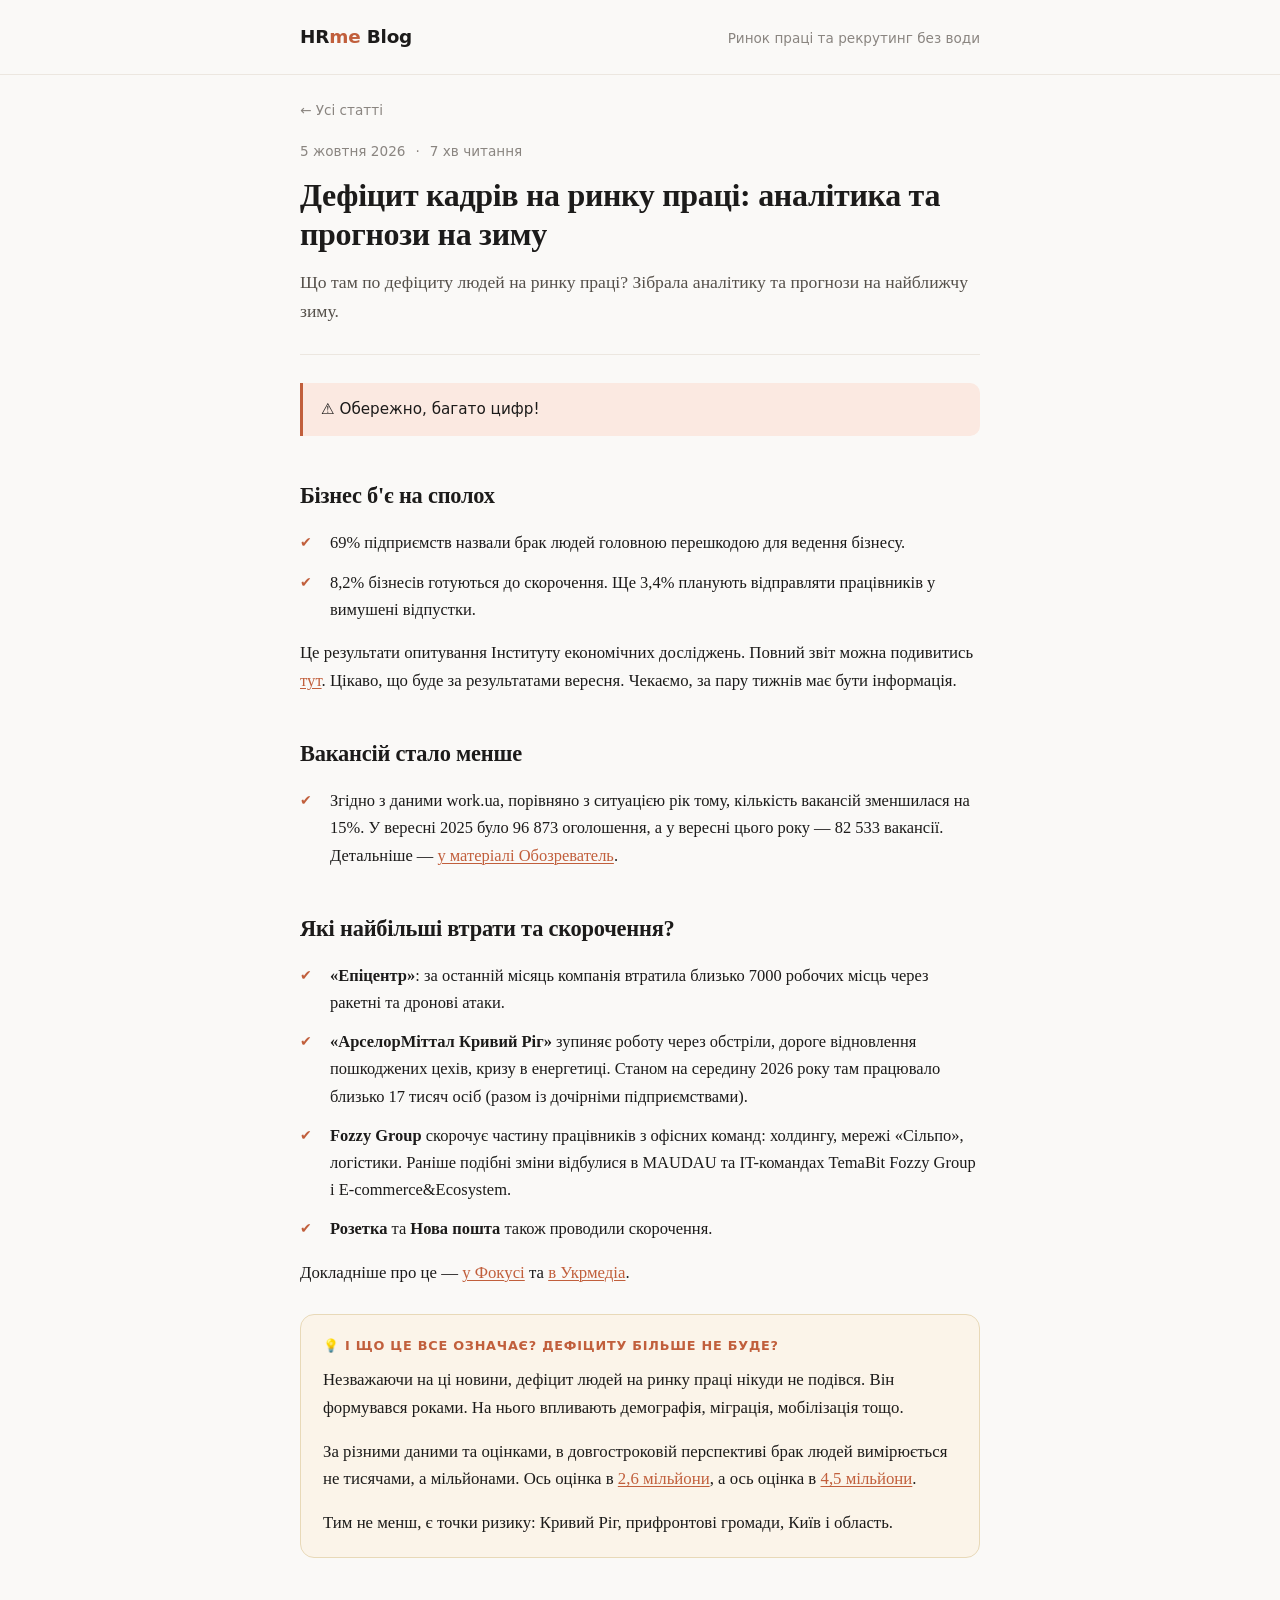
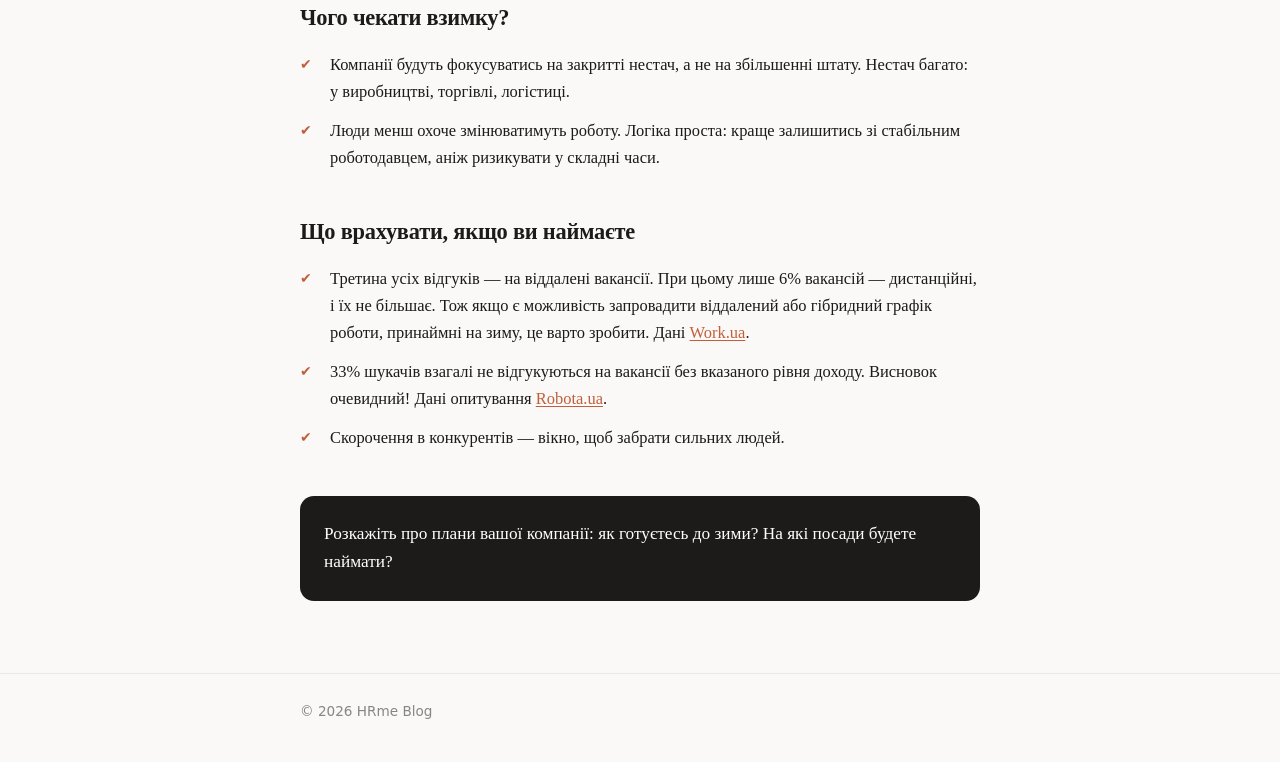
==== deficit-kadriv-zima-2026/index.html @ 2b7a2178 "Publish first blog post: labor market shortage analysis (winter 2026)" ====
<!DOCTYPE html>
<html lang="uk">
<head>
<meta charset="UTF-8">
<title>Дефіцит кадрів на ринку праці: аналітика та прогнози на зиму — HRme Blog</title>
<meta name="description" content="69% бізнесів називають брак людей головною перешкодою, вакансій стало на 15% менше, а великі компанії скорочують тисячі робочих місць. Аналітика та прогнози на зиму 2026–2027.">
<meta name="viewport" content="width=device-width, initial-scale=1">
<link rel="stylesheet" href="../style.css">
</head>
<body>

<header class="site-header">
    <div class="wrap">
        <a class="logo" href="/">HR<span>me</span> Blog</a>
        <span class="tagline">Ринок праці та рекрутинг без води</span>
    </div>
</header>

<div class="wrap">
    <nav class="breadcrumb"><a href="/">← Усі статті</a></nav>

    <article class="post">
        <div class="post-header">
            <div class="post-meta">
                <span>5 жовтня 2026</span>
                <span>·</span>
                <span>7 хв читання</span>
            </div>
            <h1>Дефіцит кадрів на ринку праці: аналітика та прогнози на зиму</h1>
            <p class="post-lede">Що там по дефіциту людей на ринку праці? Зібрала аналітику та прогнози на найближчу зиму.</p>
        </div>

        <div class="callout">
            ⚠️ Обережно, багато цифр!
        </div>

        <h2>Бізнес б'є на сполох</h2>
        <ul class="check-list">
            <li>69% підприємств назвали брак людей головною перешкодою для ведення бізнесу.</li>
            <li>8,2% бізнесів готуються до скорочення. Ще 3,4% планують відправляти працівників у вимушені відпустки.</li>
        </ul>
        <p>
            Це результати опитування Інституту економічних досліджень.
            Повний звіт можна подивитись
            <a href="http://www.ier.com.ua/files/Projects/2026/NRES/NRES_August_26_ua_Final.pdf" target="_blank" rel="noopener">тут</a>.
            Цікаво, що буде за результатами вересня. Чекаємо, за пару тижнів має бути інформація.
        </p>

        <h2>Вакансій стало менше</h2>
        <ul class="check-list">
            <li>
                Згідно з даними work.ua, порівняно з ситуацією рік тому, кількість вакансій зменшилася на 15%.
                У вересні 2025 було 96 873 оголошення, а у вересні цього року — 82 533 вакансії.
                Детальніше —
                <a href="https://www.obozrevatel.com/ukr/section-ekonomika-glavnaya/analytics-and-forecasts/news-kilkist-vakansiy-vpala-na-15-khto-mozhe-vtratyty-robotu-cherez-ataky-rf-na-biznes-i-shcho-robyty-03-10-2026.html" target="_blank" rel="noopener">у матеріалі Обозреватель</a>.
            </li>
        </ul>

        <h2>Які найбільші втрати та скорочення?</h2>
        <ul class="check-list">
            <li><strong>«Епіцентр»</strong>: за останній місяць компанія втратила близько 7000 робочих місць через ракетні та дронові атаки.</li>
            <li><strong>«АрселорМіттал Кривий Ріг»</strong> зупиняє роботу через обстріли, дороге відновлення пошкоджених цехів, кризу в енергетиці. Станом на середину 2026 року там працювало близько 17 тисяч осіб (разом із дочірніми підприємствами).</li>
            <li><strong>Fozzy Group</strong> скорочує частину працівників з офісних команд: холдингу, мережі «Сільпо», логістики. Раніше подібні зміни відбулися в MAUDAU та IT-командах TemaBit Fozzy Group і E-commerce&amp;Ecosystem.</li>
            <li><strong>Розетка</strong> та <strong>Нова пошта</strong> також проводили скорочення.</li>
        </ul>
        <p>
            Докладніше про це —
            <a href="https://focus.ua/uk/eksklyuzivy/769262-zvilnennya-v-ukrajini-pislya-udariv-z-boku-rf-shcho-bude-z-rinkom-praci-fokus" target="_blank" rel="noopener">у Фокусі</a>
            та
            <a href="https://ukrmedia.news/economics/epicentr-7000-robochykh-mists-ataky-rf/" target="_blank" rel="noopener">в Укрмедіа</a>.
        </p>

        <div class="insight">
            <span class="insight-label">💡 І що це все означає? Дефіциту більше не буде?</span>
            <p>Незважаючи на ці новини, дефіцит людей на ринку праці нікуди не подівся. Він формувався роками. На нього впливають демографія, міграція, мобілізація тощо.</p>
            <p>
                За різними даними та оцінками, в довгостроковій перспективі брак людей вимірюється не тисячами, а мільйонами.
                Ось оцінка в <a href="https://news.finance.ua/ua/v-ukraini-prohnozuyut-deficyt-2-6-mln-pracivnykiv-koho-naybil-she-potrebuvatyme-rynok" target="_blank" rel="noopener">2,6 мільйони</a>,
                а ось оцінка в <a href="https://www.rbc.ua/rus/news/migranti-chi-povernennya-svoyih-k-ukrayina-1779284453.html" target="_blank" rel="noopener">4,5 мільйони</a>.
            </p>
            <p>Тим не менш, є точки ризику: Кривий Ріг, прифронтові громади, Київ і область.</p>
        </div>

        <h2>Чого чекати взимку?</h2>
        <ul class="check-list">
            <li>Компанії будуть фокусуватись на закритті нестач, а не на збільшенні штату. Нестач багато: у виробництві, торгівлі, логістиці.</li>
            <li>Люди менш охоче змінюватимуть роботу. Логіка проста: краще залишитись зі стабільним роботодавцем, аніж ризикувати у складні часи.</li>
        </ul>

        <h2>Що врахувати, якщо ви наймаєте</h2>
        <ul class="check-list">
            <li>
                Третина усіх відгуків — на віддалені вакансії. При цьому лише 6% вакансій — дистанційні, і їх не більшає.
                Тож якщо є можливість запровадити віддалений або гібридний графік роботи, принаймні на зиму, це варто зробити.
                Дані <a href="https://www.work.ua/articles/analytics/4305/" target="_blank" rel="noopener">Work.ua</a>.
            </li>
            <li>
                33% шукачів взагалі не відгукуються на вакансії без вказаного рівня доходу. Висновок очевидний!
                Дані опитування <a href="https://prozora.robota.ua/quarterly-report/2026-q2" target="_blank" rel="noopener">Robota.ua</a>.
            </li>
            <li>Скорочення в конкурентів — вікно, щоб забрати сильних людей.</li>
        </ul>

        <div class="cta">
            <p>Розкажіть про плани вашої компанії: як готуєтесь до зими? На які посади будете наймати?</p>
        </div>
    </article>
</div>

<footer class="site-footer">
    <div class="wrap">
        © 2026 HRme Blog
    </div>
</footer>

</body>
</html>
---- style.css ----
:root {
    --bg: #faf9f7;
    --surface: #ffffff;
    --ink: #1c1b1a;
    --ink-soft: #55504a;
    --ink-faint: #8a8580;
    --accent: #c15f3c;
    --accent-ink: #ffffff;
    --accent-soft: #fbe9e1;
    --line: #ece7e0;
    --insight-bg: #fbf4e9;
    --insight-line: #e8d9b8;
    --max-w: 720px;
    --radius: 14px;
}

* {
    box-sizing: border-box;
}

html {
    scroll-behavior: smooth;
}

body {
    margin: 0;
    background: var(--bg);
    color: var(--ink);
    font-family: "Georgia", "Noto Serif", "Times New Roman", serif;
    line-height: 1.65;
    -webkit-font-smoothing: antialiased;
}

.wrap {
    max-width: var(--max-w);
    margin: 0 auto;
    padding: 0 20px;
}

/* Header */

.site-header {
    border-bottom: 1px solid var(--line);
    padding: 22px 0;
    margin-bottom: 8px;
}

.site-header .wrap {
    display: flex;
    align-items: baseline;
    justify-content: space-between;
    gap: 16px;
    flex-wrap: wrap;
}

.logo {
    font-family: system-ui, -apple-system, "Segoe UI", sans-serif;
    font-weight: 800;
    font-size: 1.15rem;
    letter-spacing: -0.01em;
    color: var(--ink);
    text-decoration: none;
}

.logo span {
    color: var(--accent);
}

.tagline {
    font-family: system-ui, -apple-system, "Segoe UI", sans-serif;
    font-size: 0.85rem;
    color: var(--ink-faint);
}

/* Home page article list */

.hero {
    padding: 40px 0 8px;
}

.hero h1 {
    font-family: system-ui, -apple-system, "Segoe UI", sans-serif;
    font-size: 1.9rem;
    line-height: 1.25;
    margin: 0 0 10px;
    letter-spacing: -0.01em;
}

.hero p {
    font-family: system-ui, -apple-system, "Segoe UI", sans-serif;
    color: var(--ink-soft);
    font-size: 1.02rem;
    margin: 0;
}

.post-list {
    padding: 28px 0 60px;
    display: flex;
    flex-direction: column;
    gap: 18px;
}

.post-card {
    background: var(--surface);
    border: 1px solid var(--line);
    border-radius: var(--radius);
    padding: 24px;
    text-decoration: none;
    color: inherit;
    display: block;
    transition: border-color 0.15s ease, transform 0.15s ease;
    font-family: system-ui, -apple-system, "Segoe UI", sans-serif;
}

.post-card:hover {
    border-color: var(--accent);
    transform: translateY(-1px);
}

.post-card .post-date {
    font-size: 0.8rem;
    color: var(--ink-faint);
    text-transform: uppercase;
    letter-spacing: 0.04em;
    margin-bottom: 8px;
}

.post-card h2 {
    font-family: "Georgia", "Noto Serif", serif;
    font-size: 1.35rem;
    margin: 0 0 8px;
    color: var(--ink);
}

.post-card .post-excerpt {
    color: var(--ink-soft);
    font-size: 0.95rem;
    margin: 0 0 10px;
}

.post-card .read-more {
    color: var(--accent);
    font-weight: 600;
    font-size: 0.9rem;
}

/* Article page */

.breadcrumb {
    font-family: system-ui, -apple-system, "Segoe UI", sans-serif;
    font-size: 0.85rem;
    margin: 24px 0 0;
}

.breadcrumb a {
    color: var(--ink-faint);
    text-decoration: none;
}

.breadcrumb a:hover {
    color: var(--accent);
}

article.post {
    padding-bottom: 72px;
}

.post-header {
    padding: 18px 0 28px;
    border-bottom: 1px solid var(--line);
    margin-bottom: 28px;
}

.post-meta {
    font-family: system-ui, -apple-system, "Segoe UI", sans-serif;
    font-size: 0.85rem;
    color: var(--ink-faint);
    display: flex;
    gap: 10px;
    align-items: center;
    margin-bottom: 14px;
}

.post-header h1 {
    font-size: 2rem;
    line-height: 1.22;
    margin: 0 0 14px;
    letter-spacing: -0.01em;
}

.post-lede {
    font-size: 1.1rem;
    color: var(--ink-soft);
    margin: 0;
}

.callout {
    font-family: system-ui, -apple-system, "Segoe UI", sans-serif;
    background: var(--accent-soft);
    border-left: 3px solid var(--accent);
    border-radius: 0 10px 10px 0;
    padding: 14px 18px;
    font-size: 0.95rem;
    margin: 24px 0;
}

h2 {
    font-size: 1.4rem;
    margin: 42px 0 14px;
    letter-spacing: -0.01em;
}

p {
    margin: 0 0 16px;
    font-size: 1.05rem;
}

ul.check-list {
    list-style: none;
    margin: 0 0 16px;
    padding: 0;
    display: flex;
    flex-direction: column;
    gap: 12px;
}

ul.check-list li {
    padding-left: 30px;
    position: relative;
    font-size: 1.03rem;
}

ul.check-list li::before {
    content: "✔";
    position: absolute;
    left: 0;
    top: 2px;
    color: var(--accent);
    font-size: 0.9rem;
}

.insight {
    background: var(--insight-bg);
    border: 1px solid var(--insight-line);
    border-radius: var(--radius);
    padding: 20px 22px;
    margin: 28px 0;
}

.insight-label {
    font-family: system-ui, -apple-system, "Segoe UI", sans-serif;
    font-weight: 700;
    font-size: 0.8rem;
    text-transform: uppercase;
    letter-spacing: 0.06em;
    color: var(--accent);
    margin-bottom: 10px;
    display: block;
}

.insight p:last-child {
    margin-bottom: 0;
}

a {
    color: var(--accent);
    text-decoration-thickness: 1px;
    text-underline-offset: 2px;
}

a:hover {
    text-decoration-thickness: 2px;
}

.source-list {
    font-family: system-ui, -apple-system, "Segoe UI", sans-serif;
    font-size: 0.85rem;
    color: var(--ink-faint);
    margin: 0;
    padding-left: 18px;
}

.source-list li {
    margin-bottom: 4px;
}

.cta {
    margin-top: 44px;
    padding: 24px;
    background: var(--ink);
    color: #fff;
    border-radius: var(--radius);
}

.cta p {
    margin: 0;
    font-size: 1.08rem;
    color: #fff;
}

/* Footer */

.site-footer {
    border-top: 1px solid var(--line);
    padding: 26px 0 40px;
    font-family: system-ui, -apple-system, "Segoe UI", sans-serif;
    font-size: 0.85rem;
    color: var(--ink-faint);
}

@media (max-width: 600px) {
    .hero h1 {
        font-size: 1.55rem;
    }
    .post-header h1 {
        font-size: 1.6rem;
    }
    .post-card, .insight {
        padding: 18px;
    }
}
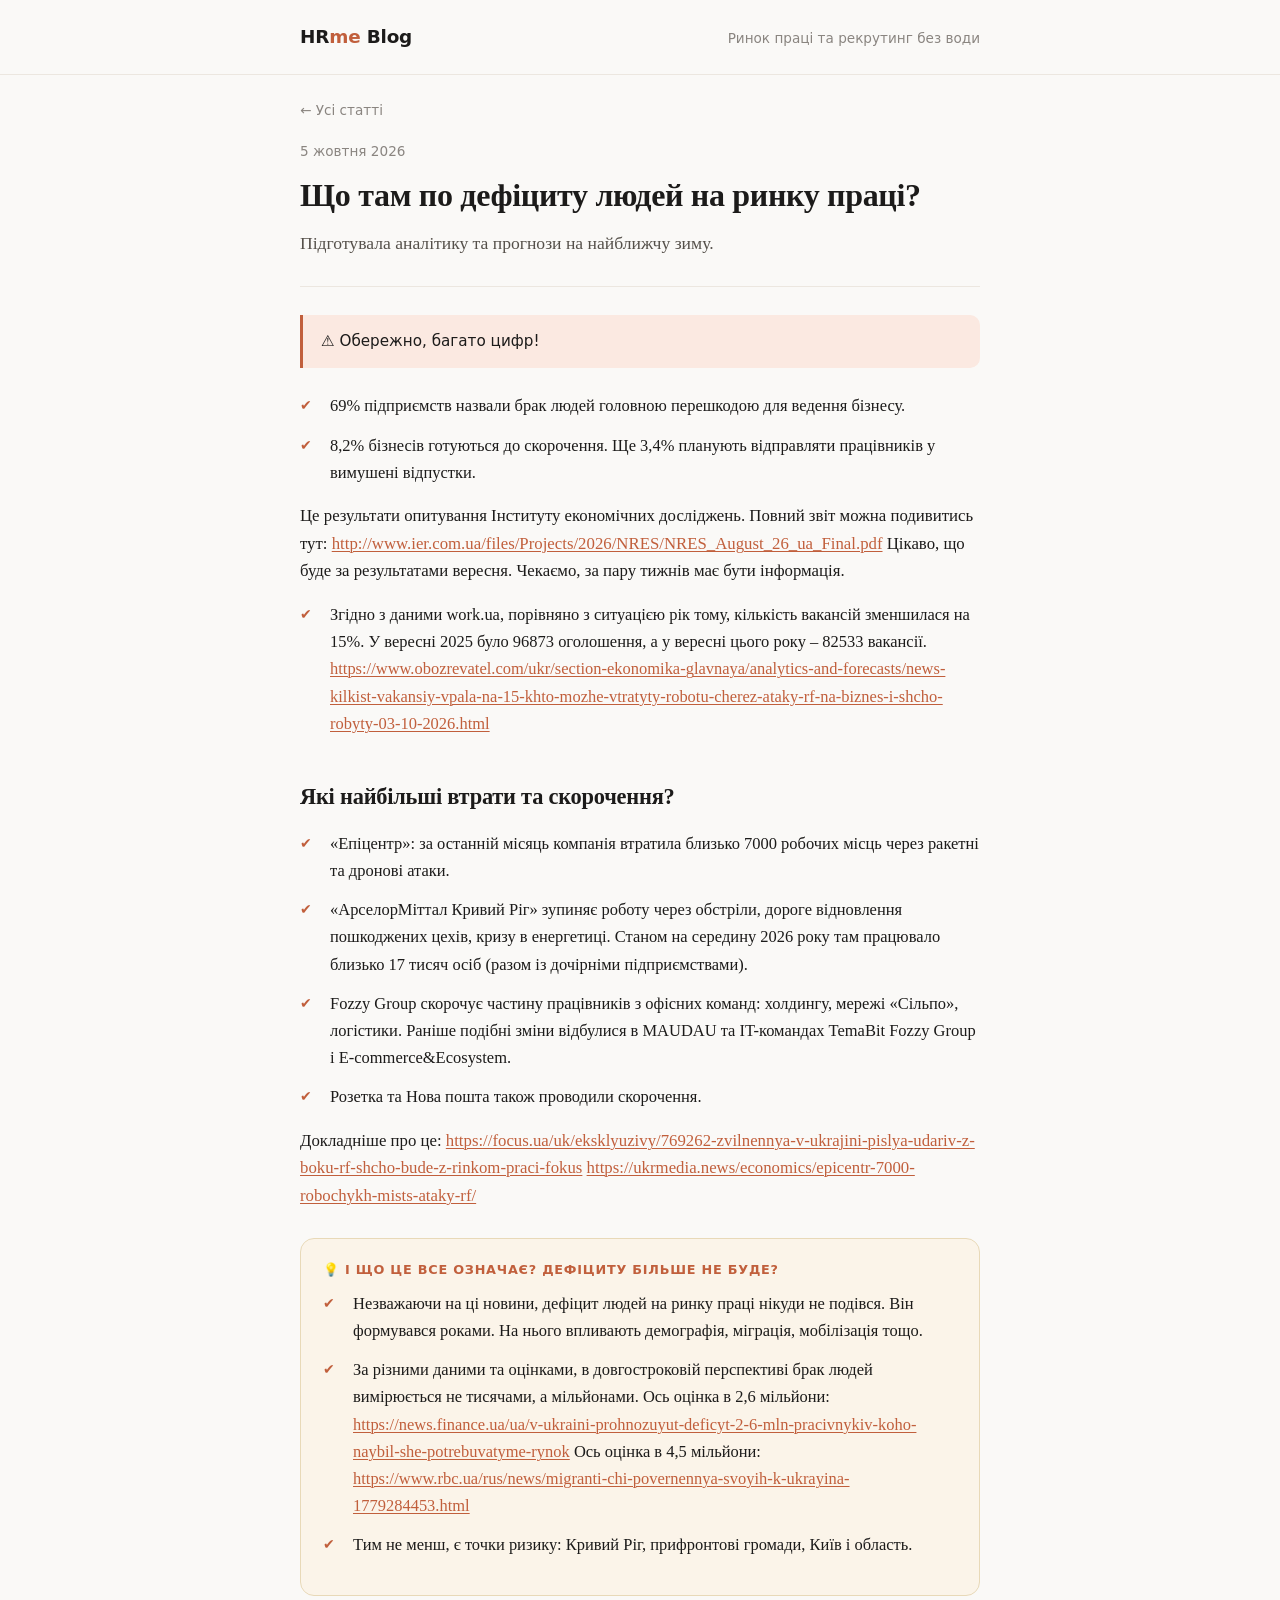
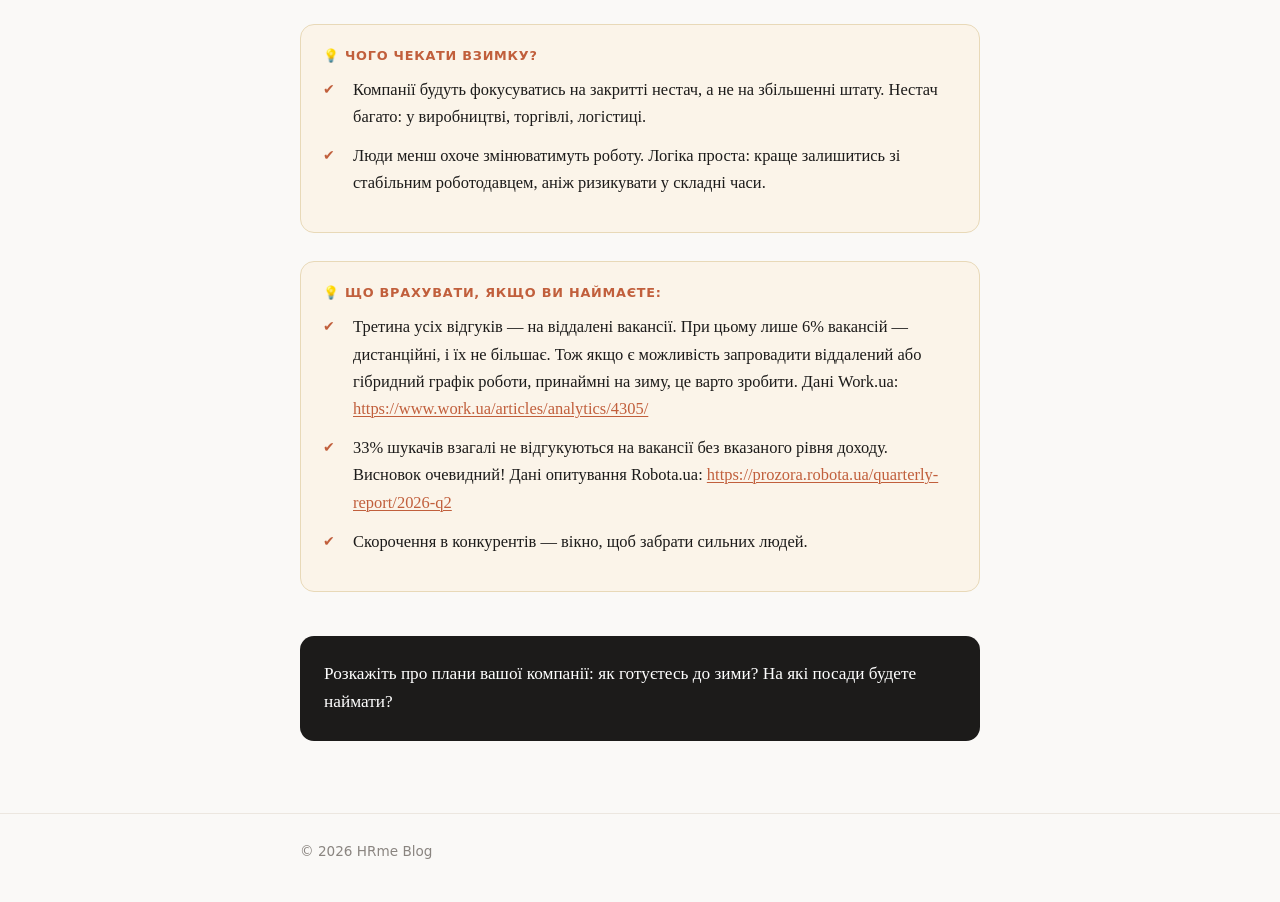
==== commit 42739a4a: "Use author's wording verbatim; drop invented headings and summaries" ====
--- a/deficit-kadriv-zima-2026/index.html
+++ b/deficit-kadriv-zima-2026/index.html
@@ -2,8 +2,8 @@
 <html lang="uk">
 <head>
 <meta charset="UTF-8">
-<title>Дефіцит кадрів на ринку праці: аналітика та прогнози на зиму — HRme Blog</title>
-<meta name="description" content="69% бізнесів називають брак людей головною перешкодою, вакансій стало на 15% менше, а великі компанії скорочують тисячі робочих місць. Аналітика та прогнози на зиму 2026–2027.">
+<title>Що там по дефіциту людей на ринку праці? — HRme Blog</title>
+<meta name="description" content="Що там по дефіциту людей на ринку праці? Підготувала аналітику та прогнози на найближчу зиму.">
 <meta name="viewport" content="width=device-width, initial-scale=1">
 <link rel="stylesheet" href="../style.css">
 </head>
@@ -23,83 +23,82 @@
         <div class="post-header">
             <div class="post-meta">
                 <span>5 жовтня 2026</span>
-                <span>·</span>
-                <span>7 хв читання</span>
             </div>
-            <h1>Дефіцит кадрів на ринку праці: аналітика та прогнози на зиму</h1>
-            <p class="post-lede">Що там по дефіциту людей на ринку праці? Зібрала аналітику та прогнози на найближчу зиму.</p>
+            <h1>Що там по дефіциту людей на ринку праці?</h1>
+            <p class="post-lede">Підготувала аналітику та прогнози на найближчу зиму.</p>
         </div>
 
         <div class="callout">
             ⚠️ Обережно, багато цифр!
         </div>
 
-        <h2>Бізнес б'є на сполох</h2>
         <ul class="check-list">
             <li>69% підприємств назвали брак людей головною перешкодою для ведення бізнесу.</li>
             <li>8,2% бізнесів готуються до скорочення. Ще 3,4% планують відправляти працівників у вимушені відпустки.</li>
         </ul>
         <p>
-            Це результати опитування Інституту економічних досліджень.
-            Повний звіт можна подивитись
-            <a href="http://www.ier.com.ua/files/Projects/2026/NRES/NRES_August_26_ua_Final.pdf" target="_blank" rel="noopener">тут</a>.
+            Це результати опитування Інституту економічних досліджень. Повний звіт можна подивитись тут:
+            <a href="http://www.ier.com.ua/files/Projects/2026/NRES/NRES_August_26_ua_Final.pdf" target="_blank" rel="noopener">http://www.ier.com.ua/files/Projects/2026/NRES/NRES_August_26_ua_Final.pdf</a>
             Цікаво, що буде за результатами вересня. Чекаємо, за пару тижнів має бути інформація.
         </p>
-
-        <h2>Вакансій стало менше</h2>
         <ul class="check-list">
             <li>
-                Згідно з даними work.ua, порівняно з ситуацією рік тому, кількість вакансій зменшилася на 15%.
-                У вересні 2025 було 96 873 оголошення, а у вересні цього року — 82 533 вакансії.
-                Детальніше —
-                <a href="https://www.obozrevatel.com/ukr/section-ekonomika-glavnaya/analytics-and-forecasts/news-kilkist-vakansiy-vpala-na-15-khto-mozhe-vtratyty-robotu-cherez-ataky-rf-na-biznes-i-shcho-robyty-03-10-2026.html" target="_blank" rel="noopener">у матеріалі Обозреватель</a>.
+                Згідно з даними work.ua, порівняно з ситуацією рік тому, кількість вакансій зменшилася на 15%. У вересні 2025 було 96873 оголошення, а у вересні цього року – 82533 вакансії.
+                <a href="https://www.obozrevatel.com/ukr/section-ekonomika-glavnaya/analytics-and-forecasts/news-kilkist-vakansiy-vpala-na-15-khto-mozhe-vtratyty-robotu-cherez-ataky-rf-na-biznes-i-shcho-robyty-03-10-2026.html" target="_blank" rel="noopener">https://www.obozrevatel.com/ukr/section-ekonomika-glavnaya/analytics-and-forecasts/news-kilkist-vakansiy-vpala-na-15-khto-mozhe-vtratyty-robotu-cherez-ataky-rf-na-biznes-i-shcho-robyty-03-10-2026.html</a>
             </li>
         </ul>
 
         <h2>Які найбільші втрати та скорочення?</h2>
         <ul class="check-list">
-            <li><strong>«Епіцентр»</strong>: за останній місяць компанія втратила близько 7000 робочих місць через ракетні та дронові атаки.</li>
-            <li><strong>«АрселорМіттал Кривий Ріг»</strong> зупиняє роботу через обстріли, дороге відновлення пошкоджених цехів, кризу в енергетиці. Станом на середину 2026 року там працювало близько 17 тисяч осіб (разом із дочірніми підприємствами).</li>
-            <li><strong>Fozzy Group</strong> скорочує частину працівників з офісних команд: холдингу, мережі «Сільпо», логістики. Раніше подібні зміни відбулися в MAUDAU та IT-командах TemaBit Fozzy Group і E-commerce&amp;Ecosystem.</li>
-            <li><strong>Розетка</strong> та <strong>Нова пошта</strong> також проводили скорочення.</li>
+            <li>«Епіцентр»: за останній місяць компанія втратила близько 7000 робочих місць через ракетні та дронові атаки.</li>
+            <li>«АрселорМіттал Кривий Ріг» зупиняє роботу через обстріли, дороге відновлення пошкоджених цехів, кризу в енергетиці. Станом на середину 2026 року там працювало близько 17 тисяч осіб (разом із дочірніми підприємствами).</li>
+            <li>Fozzy Group скорочує частину працівників з офісних команд: холдингу, мережі «Сільпо», логістики. Раніше подібні зміни відбулися в MAUDAU та IT-командах TemaBit Fozzy Group і E-commerce&amp;Ecosystem.</li>
+            <li>Розетка та Нова пошта також проводили скорочення.</li>
         </ul>
         <p>
-            Докладніше про це —
-            <a href="https://focus.ua/uk/eksklyuzivy/769262-zvilnennya-v-ukrajini-pislya-udariv-z-boku-rf-shcho-bude-z-rinkom-praci-fokus" target="_blank" rel="noopener">у Фокусі</a>
-            та
-            <a href="https://ukrmedia.news/economics/epicentr-7000-robochykh-mists-ataky-rf/" target="_blank" rel="noopener">в Укрмедіа</a>.
+            Докладніше про це:
+            <a href="https://focus.ua/uk/eksklyuzivy/769262-zvilnennya-v-ukrajini-pislya-udariv-z-boku-rf-shcho-bude-z-rinkom-praci-fokus" target="_blank" rel="noopener">https://focus.ua/uk/eksklyuzivy/769262-zvilnennya-v-ukrajini-pislya-udariv-z-boku-rf-shcho-bude-z-rinkom-praci-fokus</a>
+            <a href="https://ukrmedia.news/economics/epicentr-7000-robochykh-mists-ataky-rf/" target="_blank" rel="noopener">https://ukrmedia.news/economics/epicentr-7000-robochykh-mists-ataky-rf/</a>
         </p>
 
         <div class="insight">
             <span class="insight-label">💡 І що це все означає? Дефіциту більше не буде?</span>
-            <p>Незважаючи на ці новини, дефіцит людей на ринку праці нікуди не подівся. Він формувався роками. На нього впливають демографія, міграція, мобілізація тощо.</p>
-            <p>
-                За різними даними та оцінками, в довгостроковій перспективі брак людей вимірюється не тисячами, а мільйонами.
-                Ось оцінка в <a href="https://news.finance.ua/ua/v-ukraini-prohnozuyut-deficyt-2-6-mln-pracivnykiv-koho-naybil-she-potrebuvatyme-rynok" target="_blank" rel="noopener">2,6 мільйони</a>,
-                а ось оцінка в <a href="https://www.rbc.ua/rus/news/migranti-chi-povernennya-svoyih-k-ukrayina-1779284453.html" target="_blank" rel="noopener">4,5 мільйони</a>.
-            </p>
-            <p>Тим не менш, є точки ризику: Кривий Ріг, прифронтові громади, Київ і область.</p>
+            <ul class="check-list">
+                <li>Незважаючи на ці новини, дефіцит людей на ринку праці нікуди не подівся. Він формувався роками. На нього впливають демографія, міграція, мобілізація тощо.</li>
+                <li>
+                    За різними даними та оцінками, в довгостроковій перспективі брак людей вимірюється не тисячами, а мільйонами. Ось оцінка в 2,6 мільйони:
+                    <a href="https://news.finance.ua/ua/v-ukraini-prohnozuyut-deficyt-2-6-mln-pracivnykiv-koho-naybil-she-potrebuvatyme-rynok" target="_blank" rel="noopener">https://news.finance.ua/ua/v-ukraini-prohnozuyut-deficyt-2-6-mln-pracivnykiv-koho-naybil-she-potrebuvatyme-rynok</a>
+                    Ось оцінка в 4,5 мільйони:
+                    <a href="https://www.rbc.ua/rus/news/migranti-chi-povernennya-svoyih-k-ukrayina-1779284453.html" target="_blank" rel="noopener">https://www.rbc.ua/rus/news/migranti-chi-povernennya-svoyih-k-ukrayina-1779284453.html</a>
+                </li>
+                <li>Тим не менш, є точки ризику: Кривий Ріг, прифронтові громади, Київ і область.</li>
+            </ul>
         </div>
 
-        <h2>Чого чекати взимку?</h2>
-        <ul class="check-list">
-            <li>Компанії будуть фокусуватись на закритті нестач, а не на збільшенні штату. Нестач багато: у виробництві, торгівлі, логістиці.</li>
-            <li>Люди менш охоче змінюватимуть роботу. Логіка проста: краще залишитись зі стабільним роботодавцем, аніж ризикувати у складні часи.</li>
-        </ul>
+        <div class="insight">
+            <span class="insight-label">💡 Чого чекати взимку?</span>
+            <ul class="check-list">
+                <li>Компанії будуть фокусуватись на закритті нестач, а не на збільшенні штату. Нестач багато: у виробництві, торгівлі, логістиці.</li>
+                <li>Люди менш охоче змінюватимуть роботу. Логіка проста: краще залишитись зі стабільним роботодавцем, аніж ризикувати у складні часи.</li>
+            </ul>
+        </div>
 
-        <h2>Що врахувати, якщо ви наймаєте</h2>
-        <ul class="check-list">
-            <li>
-                Третина усіх відгуків — на віддалені вакансії. При цьому лише 6% вакансій — дистанційні, і їх не більшає.
-                Тож якщо є можливість запровадити віддалений або гібридний графік роботи, принаймні на зиму, це варто зробити.
-                Дані <a href="https://www.work.ua/articles/analytics/4305/" target="_blank" rel="noopener">Work.ua</a>.
-            </li>
-            <li>
-                33% шукачів взагалі не відгукуються на вакансії без вказаного рівня доходу. Висновок очевидний!
-                Дані опитування <a href="https://prozora.robota.ua/quarterly-report/2026-q2" target="_blank" rel="noopener">Robota.ua</a>.
-            </li>
-            <li>Скорочення в конкурентів — вікно, щоб забрати сильних людей.</li>
-        </ul>
+        <div class="insight">
+            <span class="insight-label">💡 Що врахувати, якщо ви наймаєте:</span>
+            <ul class="check-list">
+                <li>
+                    Третина усіх відгуків — на віддалені вакансії. При цьому лише 6% вакансій — дистанційні, і їх не більшає. Тож якщо є можливість запровадити віддалений або гібридний графік роботи, принаймні на зиму, це варто зробити.
+                    Дані Work.ua:
+                    <a href="https://www.work.ua/articles/analytics/4305/" target="_blank" rel="noopener">https://www.work.ua/articles/analytics/4305/</a>
+                </li>
+                <li>
+                    33% шукачів взагалі не відгукуються на вакансії без вказаного рівня доходу. Висновок очевидний!
+                    Дані опитування Robota.ua:
+                    <a href="https://prozora.robota.ua/quarterly-report/2026-q2" target="_blank" rel="noopener">https://prozora.robota.ua/quarterly-report/2026-q2</a>
+                </li>
+                <li>Скорочення в конкурентів — вікно, щоб забрати сильних людей.</li>
+            </ul>
+        </div>
 
         <div class="cta">
             <p>Розкажіть про плани вашої компанії: як готуєтесь до зими? На які посади будете наймати?</p>
